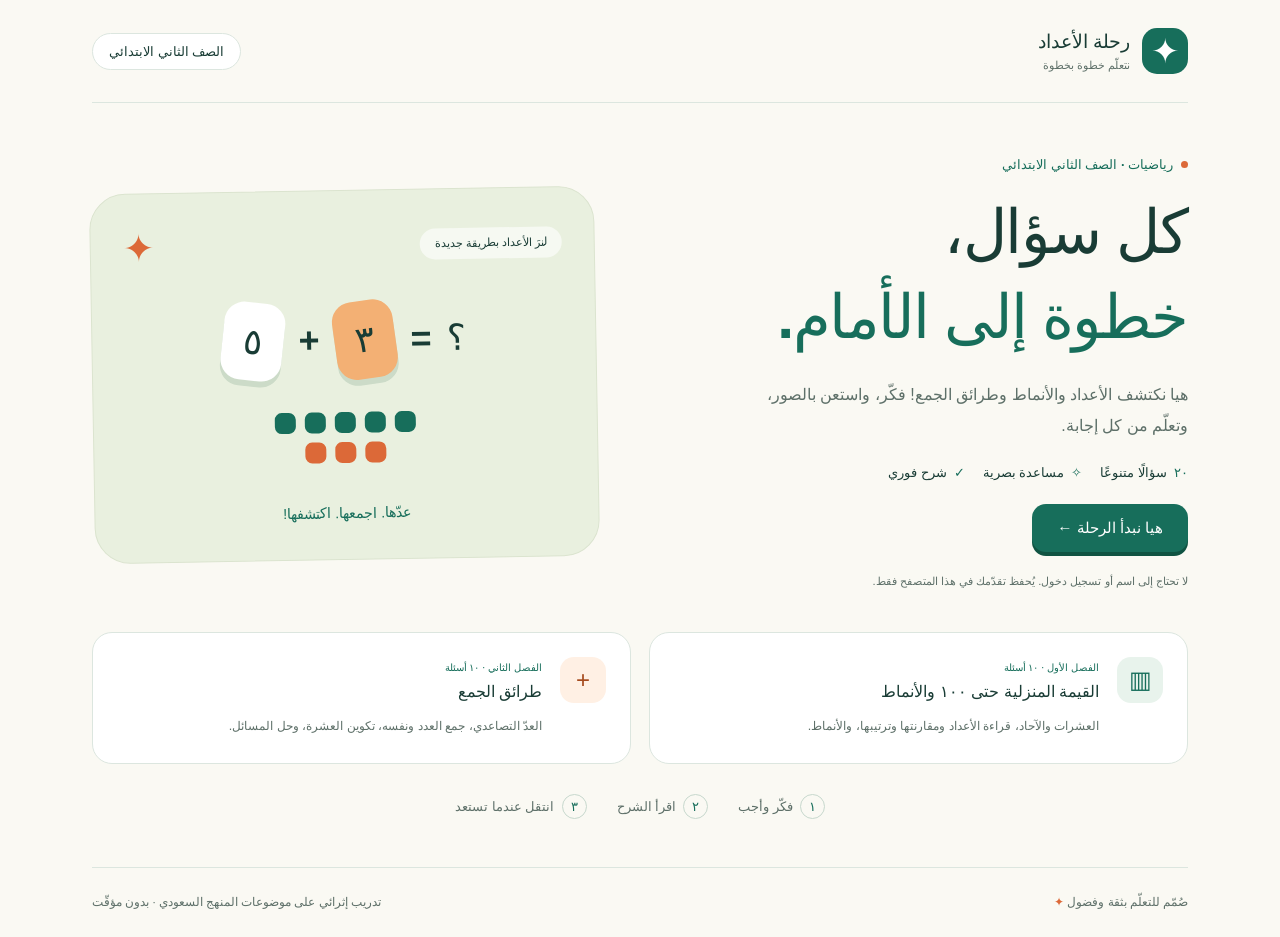
==== index.html @ d597c3cd "Build Arabic grade 2 math quiz with 20 visual questions and immediate feedback" ====
<!doctype html>
<html lang="ar" dir="rtl">
<head>
  <meta charset="utf-8">
  <meta name="viewport" content="width=device-width,initial-scale=1">
  <meta name="theme-color" content="#176e5b">
  <meta name="description" content="اختبار رياضيات تفاعلي عربي للصف الثاني الابتدائي: ٢٠ سؤالًا في القيمة المنزلية حتى ١٠٠ والأنماط وطرائق الجمع، مع صور وتلميحات وتصحيح فوري.">
  <title>رحلة الأعداد | رياضيات الصف الثاني</title>
  <link rel="icon" href="data:image/svg+xml,%3Csvg xmlns='http://www.w3.org/2000/svg' viewBox='0 0 64 64'%3E%3Crect width='64' height='64' rx='18' fill='%23176e5b'/%3E%3Cpath d='M16 32h32M32 16v32' stroke='white' stroke-width='7' stroke-linecap='round'/%3E%3C/svg%3E">
  <link rel="stylesheet" href="styles.css">
  <script defer src="questions.js"></script>
  <script defer src="app.js"></script>
</head>
<body>
  <a class="skip" href="#main">انتقل إلى المحتوى</a>
  <div class="page">
    <header class="site-header"><a class="brand" href="./" aria-label="رحلة الأعداد، الصفحة الرئيسية"><span class="brand-icon" aria-hidden="true">✦</span><span>رحلة الأعداد<small>نتعلّم خطوة بخطوة</small></span></a><span class="grade">الصف الثاني الابتدائي</span></header>
    <main id="main" tabindex="-1"></main>
    <footer class="site-footer"><span>صُمّم للتعلّم بثقة وفضول <span aria-hidden="true">✦</span></span><span>تدريب إثرائي على موضوعات المنهج السعودي · بدون مؤقّت</span></footer>
  </div>
  <noscript><p class="no-script">يلزم تفعيل JavaScript لتشغيل الاختبار وتصحيح الإجابات.</p></noscript>
</body>
</html>
---- styles.css ----
:root{--ink:#193c35;--green:#176e5b;--green-dark:#105342;--mint:#e8f3ec;--cream:#faf9f3;--orange:#dc6938;--line:#dce6df;--muted:#5e7069;--red:#a73c35;--radius:24px;font-family:Tahoma,"Segoe UI",Arial,sans-serif;color:var(--ink);background:var(--cream);font-synthesis:none}
*{box-sizing:border-box}body{margin:0}button,input,a{-webkit-tap-highlight-color:transparent}button,input{font:inherit}button{cursor:pointer}button:disabled{cursor:default}a{color:var(--green)}button:focus-visible,a:focus-visible,input:focus-visible,summary:focus-visible{outline:3px solid #c76422;outline-offset:5px}h1,h2,h3,p{margin-top:0}p{line-height:1.9}h1{line-height:1.4;font-size:clamp(2.2rem,5vw,3.8rem);letter-spacing:-1.5px;margin-bottom:20px}h2{line-height:1.7}small{font-size:.8rem}.page{max-width:1160px;margin:auto;padding:0 32px}.site-header{display:flex;justify-content:space-between;align-items:center;padding:28px 0;border-bottom:1px solid var(--line);gap:16px}.brand{display:flex;align-items:center;gap:12px;text-decoration:none;color:var(--ink);font-size:1.2rem;font-weight:bold}.brand small{display:block;color:var(--muted);font-weight:normal;margin-top:6px;font-size:.7rem}.brand-icon{display:grid;place-items:center;background:var(--green);color:#fff;width:46px;height:46px;border-radius:15px;font-size:34px}.grade{font-size:.8rem;border:1px solid var(--line);border-radius:999px;padding:10px 16px;background:#fff}.site-footer{display:flex;justify-content:space-between;gap:20px;flex-wrap:wrap;font-size:.72rem;color:var(--muted);border-top:1px solid var(--line);padding:24px 0;margin-top:48px;line-height:1.8}.site-footer span span{color:var(--orange)}.skip{position:fixed;top:-80px;right:20px;background:#fff;padding:15px;z-index:10}.skip:focus{top:12px}.eyebrow{display:flex;gap:8px;align-items:center;color:var(--green);font-size:.8rem;font-weight:bold;margin-bottom:18px}.eyebrow:before{content:"";width:7px;height:7px;border-radius:50%;background:var(--orange)}.hero{display:grid;grid-template-columns:1.05fr 1fr;gap:60px;align-items:center;padding:54px 0 40px}.hero h1 em{font-style:normal;color:var(--green)}.hero-description{color:var(--muted);font-size:1rem;max-width:460px}.tags{display:flex;gap:18px;flex-wrap:wrap;font-size:.8rem;margin:24px 0}.tags span{display:flex;gap:7px;align-items:center}.tags b{color:var(--green)}.primary,.secondary,.hint-button,.text-button{border-radius:14px;padding:14px 24px;border:1px solid transparent;min-height:48px;font-weight:bold;font-size:.95rem}.primary{background:var(--green);color:#fff;box-shadow:0 4px 0 var(--green-dark)}.primary:hover{background:var(--green-dark)}.primary:disabled{background:#cad6d0;color:#44584f;box-shadow:none}.secondary{background:#fff;border-color:var(--line);color:var(--ink)}.secondary:hover{border-color:var(--green);background:var(--mint)}.text-button{padding:10px 12px;background:transparent;color:var(--muted);font-size:.8rem;text-decoration:underline}.actions{display:flex;gap:14px;flex-wrap:wrap;align-items:center}.privacy{font-size:.7rem;color:var(--muted);margin:19px 0 0;line-height:1.9}.hero-art{background:#e9f0df;border-radius:36px;min-height:370px;padding:32px;position:relative;overflow:hidden;border:1px solid #dbe4cf;display:flex;flex-direction:column;justify-content:center;transform:rotate(-1deg)}.art-top{display:flex;justify-content:space-between;align-items:center}.art-label{font-size:.7rem;background:#fff9;border-radius:30px;padding:9px 15px}.spark{color:var(--orange);font-size:38px}.art-equation{display:flex;direction:ltr;justify-content:center;align-items:center;gap:15px;margin:34px 0 22px;font-size:36px;font-weight:bold}.art-number{background:#fff;border-radius:20px;padding:18px 21px;box-shadow:0 6px 0 #ccdbc8;transform:rotate(7deg)}.art-number:nth-child(3){background:#f3b074;transform:rotate(-7deg)}.art-dots{display:flex;gap:9px;justify-content:center;flex-wrap:wrap;width:160px;margin:auto}.art-dots i{display:block;width:21px;height:21px;border-radius:7px;background:var(--green)}.art-dots i:nth-child(n+6){background:var(--orange)}.art-note{font-size:.9rem;text-align:center;margin:25px 0 0;color:var(--green)}.chapters{display:grid;grid-template-columns:1fr 1fr;gap:18px}.chapter-card{border:1px solid var(--line);border-radius:20px;background:#fff;padding:24px;display:flex;gap:18px;align-items:flex-start}.chapter-icon{border-radius:14px;width:46px;height:46px;flex-shrink:0;display:grid;place-items:center;background:var(--mint);font-size:24px;color:var(--green)}.chapter-card:nth-child(2) .chapter-icon{background:#fff0e4;color:#a64b1e}.chapter-card h2{font-size:1rem;margin:3px 0 10px}.chapter-card p{font-size:.78rem;color:var(--muted);margin:0}.chapter-card small{color:var(--green);font-size:.65rem}.how{display:flex;gap:30px;justify-content:center;flex-wrap:wrap;margin:30px 0 0;font-size:.8rem;color:var(--muted)}.how b{display:inline-grid;place-items:center;border:1px solid #c7d8cd;width:25px;height:25px;border-radius:50%;margin-left:7px;color:var(--green)}.quiz-top{padding:28px 0 22px;display:flex;align-items:center;justify-content:space-between;gap:20px}.quiz-top p{margin:0;font-size:.85rem;color:var(--muted)}.progress-track{height:9px;background:#e3e9e2;overflow:hidden;border-radius:10px;margin-bottom:28px}.progress-fill{height:100%;background:var(--green);border-radius:10px;transition:width .25s}.quiz-layout{display:grid;grid-template-columns:minmax(0,1fr) 270px;gap:24px;align-items:start}.question-card,.side-card,.results-card{background:#fff;border:1px solid var(--line);border-radius:var(--radius);padding:32px}.question-card h1{font-size:1.6rem;letter-spacing:0;line-height:1.8;margin:12px 0 22px}.question-meta{display:flex;align-items:center;justify-content:space-between;gap:10px;font-size:.75rem;color:var(--muted)}.skill-pill{border-radius:30px;padding:7px 12px;background:var(--mint);color:var(--green);font-size:.68rem}.visual{padding:24px 18px;border-radius:18px;background:#f5f8f2;border:1px solid #e4ebe0;min-height:115px;text-align:center;margin-bottom:24px}.visual-caption{font-size:.7rem;color:var(--muted);margin:16px 0 0;line-height:1.8}.blocks{display:flex;direction:ltr;flex-wrap:wrap;justify-content:center;gap:24px;align-items:flex-end}.tens,.ones{display:flex;flex-wrap:wrap;gap:5px;max-width:300px;justify-content:center}.rod{width:15px;height:102px;border:1px solid #13614e;border-radius:3px;background:repeating-linear-gradient(to bottom,#368c70 0,#368c70 8px,#c1d9ad 8px,#c1d9ad 10px)}.cube{width:18px;height:18px;background:#e8a168;border:1px solid #a96737;border-radius:3px}.ones{max-width:115px}.place{display:flex;direction:ltr;justify-content:center;gap:0}.place>div{min-width:100px;border:1px solid #cbd8cd;overflow:hidden}.place span{display:block;padding:9px 18px;background:#e0ecde;font-size:.8rem}.place strong{display:block;padding:15px;font-size:2rem;background:#fff}.number-cards,.sequence{display:flex;direction:ltr;gap:10px;justify-content:center;align-items:center;flex-wrap:wrap}.number-tile{min-width:48px;padding:12px 8px;background:white;border:1px solid #cfdbce;border-radius:10px;font-size:1.5rem;font-weight:bold;line-height:1.2}.sequence .number-tile:last-child{color:var(--green)}.sequence-arrow{font-size:16px;color:var(--green)}.shape{display:inline-block;width:30px;height:30px;margin:6px}.circle{background:#176e5b;border-radius:50%}.triangle{background:#d8773f;clip-path:polygon(50% 0,0 100%,100% 100%)}.groups{display:flex;direction:ltr;justify-content:center;align-items:center;gap:16px;flex-wrap:wrap}.group{display:flex;gap:7px;flex-wrap:wrap;justify-content:center;align-items:center;min-height:65px;border:1px dashed #9db39e;border-radius:14px;padding:12px;max-width:145px;min-width:75px}.dot{width:19px;height:19px;display:inline-block;background:var(--green);border-radius:50%}.group:nth-of-type(2) .dot,.dot.orange{background:var(--orange)}.group .dot.extra{outline:2px dashed #a44921;outline-offset:3px;background:var(--orange)}.group .zero{font-size:.7rem;color:var(--muted)}.plus{font-size:23px;color:var(--green)}.pencil{font-size:23px;line-height:1.2}.ten-frame{display:grid;grid-template-columns:repeat(5,30px);direction:ltr;border:2px solid #668666;border-radius:5px;overflow:hidden}.ten-cell{width:30px;height:33px;display:grid;place-items:center;border:1px solid #acc3a6}.number-line{direction:ltr;display:flex;justify-content:space-between;align-items:center;max-width:480px;margin:25px auto 12px;position:relative;padding-top:24px}.number-line:before{content:"";position:absolute;left:5%;right:5%;top:37px;height:3px;background:#9fb7a0}.line-point{position:relative;z-index:1;min-width:30px}.line-point b{width:12px;height:12px;border-radius:50%;background:var(--green);display:block;margin:8px auto}.line-point span{font-size:1rem;font-weight:bold}.jump{position:absolute;top:-19px;left:70%;font-style:normal;color:var(--orange);font-size:23px}.compare{display:flex;gap:18px;justify-content:center;align-items:center;flex-wrap:wrap}.compare>div{background:#fff;padding:12px;border-radius:12px;flex:1;min-width:120px}.compare strong{display:block;margin-bottom:12px;font-size:1.4rem}.compare .rod{height:72px;width:12px;background:repeating-linear-gradient(to bottom,#368c70 0,#368c70 5px,#c1d9ad 5px,#c1d9ad 7px)}.compare .blocks{gap:10px}.compare .cube{width:12px;height:12px}.compare .ones{max-width:75px}.input-title{display:block;font-size:.84rem;font-weight:bold;margin-bottom:12px}.choices{display:grid;grid-template-columns:1fr 1fr;gap:12px}.choice{display:flex;align-items:center;justify-content:space-between;gap:14px;text-align:right;border:2px solid #e0e7df;border-radius:14px;background:#fff;color:var(--ink);padding:16px 18px;font-size:1.25rem;min-height:64px}.choice>span:first-child{flex:1}.choice:hover:not(:disabled){border-color:var(--green);background:#f7faf5}.choice.selected{border-color:var(--green);background:var(--mint)}.choice-marker{display:grid;place-items:center;width:23px;height:23px;border:1px solid #b9cabc;border-radius:50%;font-size:.8rem;flex-shrink:0}.choice.selected .choice-marker{background:var(--green);color:#fff;border-color:var(--green)}.choice.correct{border-color:var(--green);background:#eaf5ed}.choice.incorrect{border-color:#b75d4b;background:#fff0e9}.choice:disabled{color:var(--ink);opacity:1}.sequence-option{direction:rtl;font-size:1.05rem}.number-input{border:2px solid #bbcec1;max-width:230px;width:100%;border-radius:14px;padding:12px 18px;text-align:center;font-size:2rem;color:var(--ink);background:#fff;direction:ltr}.number-input:disabled{background:#f4f7f1}.number-note{font-size:.7rem;color:var(--muted);margin:8px 0 0}.validation{color:var(--red);font-size:.85rem;min-height:24px;margin:8px 0}.question-actions{display:flex;justify-content:space-between;align-items:center;gap:14px;margin-top:23px;flex-wrap:wrap}.hint-button{border:1px solid #d8dfc4;background:#f8faec;color:#536332;padding:11px 17px;font-size:.8rem;box-shadow:none}.hint-text{background:#fffae8;padding:15px 20px;border-radius:14px;font-size:.85rem;margin:18px 0 0}.feedback{margin-top:24px;padding:20px;border-radius:16px;border:1px solid #bed8c6;background:#eff8f0}.feedback.wrong{background:#fff4e9;border-color:#eed0b6}.feedback h2{font-size:1.07rem;margin-bottom:8px}.feedback p{font-size:.85rem;margin-bottom:10px}.feedback .primary{margin-top:8px}.side-card{padding:24px}.side-card h2{font-size:1rem}.side-card p{font-size:.78rem;color:var(--muted)}.side-stats{display:flex;justify-content:space-between;font-size:.78rem;border-bottom:1px solid var(--line);padding-bottom:18px;margin-bottom:20px}.side-stats strong{font-size:1.5rem;display:block;color:var(--green);margin-top:10px}.question-dots{display:grid;grid-template-columns:repeat(5,1fr);gap:8px;margin:20px 0}.question-dot{aspect-ratio:1;display:grid;place-items:center;background:#f1f4ed;border:1px solid transparent;border-radius:10px;font-size:.8rem}.question-dot.done{background:var(--green);color:white}.question-dot.current{background:white;border-color:var(--green);outline:2px solid #dae7da;outline-offset:2px}.side-tip{border-top:1px solid var(--line);padding-top:16px;margin-bottom:0}.results{padding-top:40px}.results-heading{text-align:center;max-width:700px;margin:auto}.results-heading h1{font-size:2.5rem;margin:14px 0}.results-heading p{color:var(--muted)}.score-ring{width:136px;height:136px;background:var(--mint);border:8px solid #c1ddc7;border-radius:50%;display:flex;align-items:center;justify-content:center;flex-direction:column;margin:auto}.score-ring strong{font-size:2.4rem}.score-ring span{font-size:.8rem;margin-top:6px;color:var(--muted)}.results-stats{display:grid;grid-template-columns:repeat(3,1fr);max-width:600px;margin:28px auto;text-align:center}.results-stats strong{display:block;font-size:1.5rem;color:var(--green);margin-bottom:8px}.results-stats span{font-size:.8rem;color:var(--muted)}.result-chapters{display:grid;grid-template-columns:1fr 1fr;gap:18px;margin-top:24px}.result-chapters h2{font-size:1rem}.results-card{padding:24px}.chapter-score{display:flex;justify-content:space-between;gap:12px;font-size:.85rem}.result-track{height:8px;background:#e7ede4;border-radius:8px;margin:18px 0 0;overflow:hidden}.result-track span{display:block;height:100%;background:var(--green)}.review-heading{display:flex;align-items:center;justify-content:space-between;gap:15px;margin:36px 0 16px}.review-heading h2{font-size:1.2rem;margin:0}.review-item{background:#fff;border:1px solid var(--line);border-radius:16px;margin-bottom:12px;overflow:hidden}.review-item summary{cursor:pointer;padding:20px;display:flex;gap:12px;align-items:flex-start;font-size:.9rem;line-height:1.7}.review-item summary:after{content:'+';margin-right:auto;font-size:1.4rem;color:var(--muted)}.review-item[open] summary:after{content:'−'}.review-mark{min-width:26px;height:26px;display:grid;place-items:center;border-radius:50%;background:var(--mint);color:var(--green);font-weight:bold}.review-mark.wrong{background:#ffead9;color:#954919}.review-content{padding:0 24px 24px;font-size:.85rem;line-height:1.9}.review-content p{margin:10px 0 0}.review-content .visual{margin-top:20px;margin-bottom:0}.review-answer{display:flex;gap:12px;flex-wrap:wrap}.review-answer span{background:#f4f7f0;padding:7px 12px;border-radius:9px}.encouragement{padding:18px 24px;border-radius:16px;background:var(--mint);line-height:1.9;margin-top:24px;font-size:.85rem}.result-actions{justify-content:center;margin:28px 0}.saved-banner{background:#fff6e7;padding:18px;border:1px solid #e6d5b8;border-radius:16px;font-size:.85rem;margin-bottom:20px;line-height:1.9}.resume-note{font-size:.8rem;color:var(--muted)}.notice{padding:16px;background:#fff2db;border-radius:12px;font-size:.85rem;margin-top:18px}.no-script{max-width:600px;margin:50px auto;padding:30px;border:1px solid #b44;background:#fff}.only-print{display:none}
@media(max-width:900px){.hero{gap:30px}.hero-art{padding:24px;min-height:320px}.quiz-layout{grid-template-columns:minmax(0,1fr)}.side-card{display:none}.question-card{max-width:750px;width:100%;margin:auto}.hero h1{font-size:2.8rem}}
@media(max-width:620px){.page{padding:0 18px}.site-header{padding:18px 0}.brand{font-size:1rem;gap:8px}.brand-icon{width:38px;height:38px;font-size:28px}.brand small{font-size:.6rem}.grade{font-size:.65rem;padding:8px 10px}.hero{padding:32px 0 26px;grid-template-columns:1fr;gap:24px}.hero h1{font-size:2.7rem}.hero-description{font-size:.9rem}.hero-art{min-height:220px;padding:18px;border-radius:24px;max-width:100%;transform:none}.art-equation{margin:15px 0;font-size:26px;gap:13px}.art-number{padding:12px 20px;border-radius:14px}.art-dots{width:auto;gap:7px}.art-dots i{width:15px;height:15px;border-radius:4px}.art-note{margin-top:17px;font-size:.8rem}.art-top .spark{font-size:26px}.chapters{grid-template-columns:1fr;gap:12px}.chapter-card{padding:18px;gap:14px}.chapter-card h2{font-size:.9rem}.how{justify-content:flex-start;gap:15px;font-size:.73rem}.question-card{padding:22px 17px;border-radius:20px}.question-card h1{font-size:1.25rem}.quiz-top{padding:22px 0 17px;gap:10px}.quiz-top p{font-size:.72rem}.quiz-top .text-button{padding:8px;font-size:.68rem}.visual{padding:22px 12px}.choices{gap:10px}.choice{padding:13px 12px;font-size:1.15rem;gap:8px}.sequence-choices{grid-template-columns:1fr}.sequence-option{font-size:1.1rem}.question-actions{margin-top:18px}.primary,.secondary{padding:13px 19px;font-size:.85rem}.hint-button{padding:11px 13px;font-size:.73rem}.results-heading h1{font-size:1.85rem}.result-chapters{grid-template-columns:1fr}.results-stats{gap:10px}.results-stats span{font-size:.66rem}.results-stats strong{font-size:1.25rem}.review-item summary{padding:17px 13px;font-size:.8rem}.review-content{padding:0 17px 20px;font-size:.8rem}.review-heading{flex-wrap:wrap}.site-footer{font-size:.63rem;gap:8px;margin-top:32px}.number-tile{font-size:1.2rem;min-width:36px;padding:10px 6px}.sequence{gap:6px}.sequence-arrow{font-size:12px}.shape{width:23px;height:23px;margin:3px}.groups{gap:10px}.group{max-width:120px;padding:10px;min-width:62px}.dot{width:17px;height:17px}.ten-frame{grid-template-columns:repeat(5,25px)}.ten-cell{width:25px;height:30px}.compare{gap:10px}.compare>div{padding:10px;min-width:110px}}
@media(prefers-reduced-motion:reduce){*{scroll-behavior:auto!important;transition:none!important;animation:none!important}}
@media print{body{background:#fff;color:#111}.page{max-width:none;padding:0}.site-header{padding:8px 0}.site-footer,.actions,.review-heading button,.skip,.hero-art,.question-actions{display:none!important}.results{padding-top:20px}.results-heading h1{font-size:24px}.score-ring{width:90px;height:90px;border-width:3px}.score-ring strong{font-size:24px}.results-stats{margin:16px auto}.results-card{padding:15px}.review-item{break-inside:avoid}.review-item summary{padding:12px;font-size:12px}.review-content{font-size:11px;padding-bottom:12px}.review-content .visual{display:none}.review-heading{margin-top:24px}.only-print{display:block;font-size:12px;text-align:center}.brand small{display:none}}
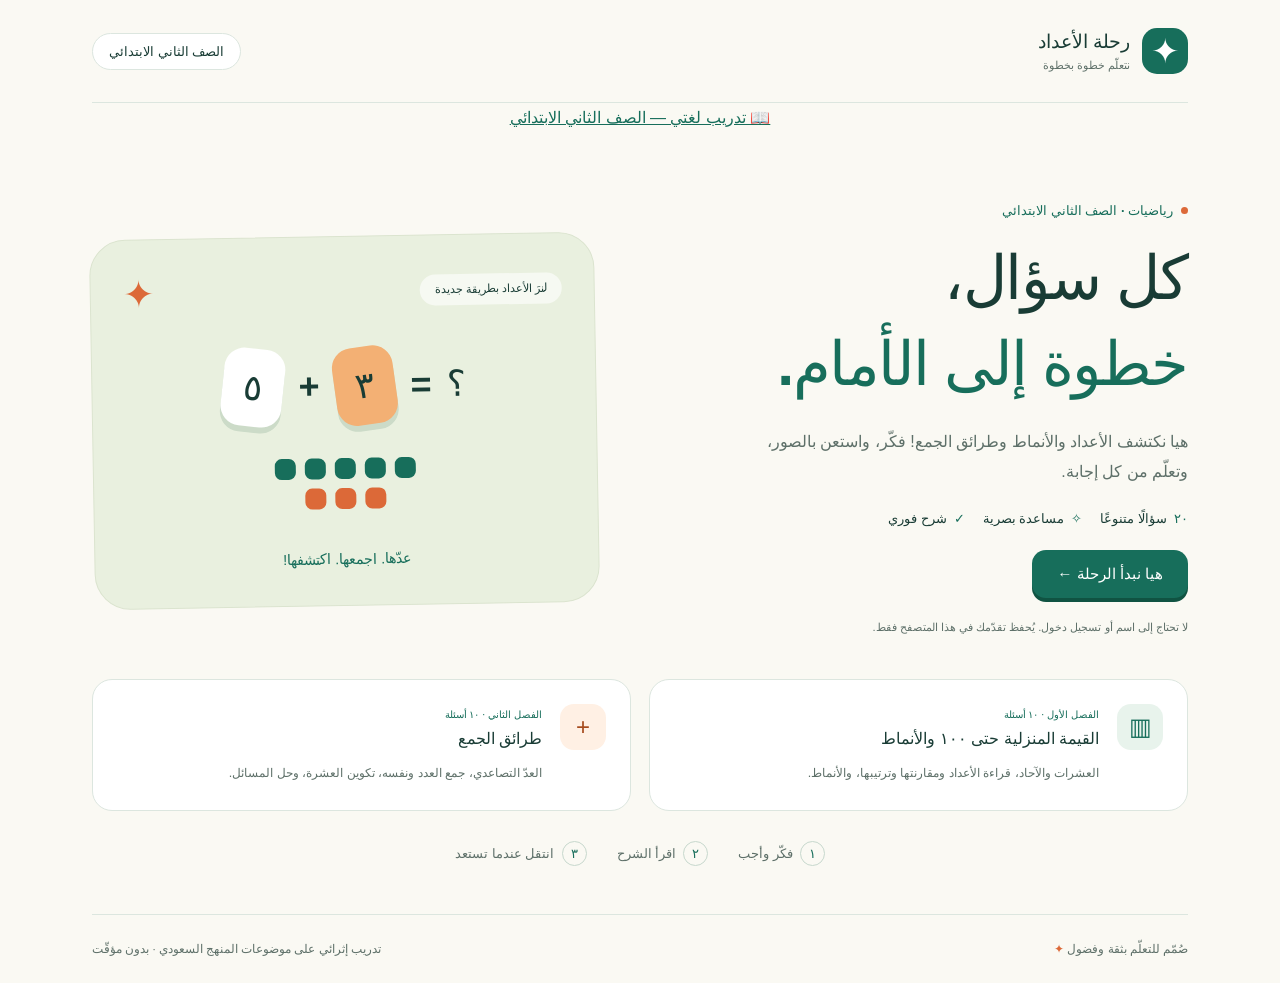
==== commit 32ee94d6: "Link Arabic language exam from math quiz homepage" ====
--- a/index.html
+++ b/index.html
@@ -15,6 +15,7 @@
   <a class="skip" href="#main">انتقل إلى المحتوى</a>
   <div class="page">
     <header class="site-header"><a class="brand" href="./" aria-label="رحلة الأعداد، الصفحة الرئيسية"><span class="brand-icon" aria-hidden="true">✦</span><span>رحلة الأعداد<small>نتعلّم خطوة بخطوة</small></span></a><span class="grade">الصف الثاني الابتدائي</span></header>
+    <p style="text-align:center"><a href="./arabic/">📖 تدريب لغتي — الصف الثاني الابتدائي</a></p>
     <main id="main" tabindex="-1"></main>
     <footer class="site-footer"><span>صُمّم للتعلّم بثقة وفضول <span aria-hidden="true">✦</span></span><span>تدريب إثرائي على موضوعات المنهج السعودي · بدون مؤقّت</span></footer>
   </div>
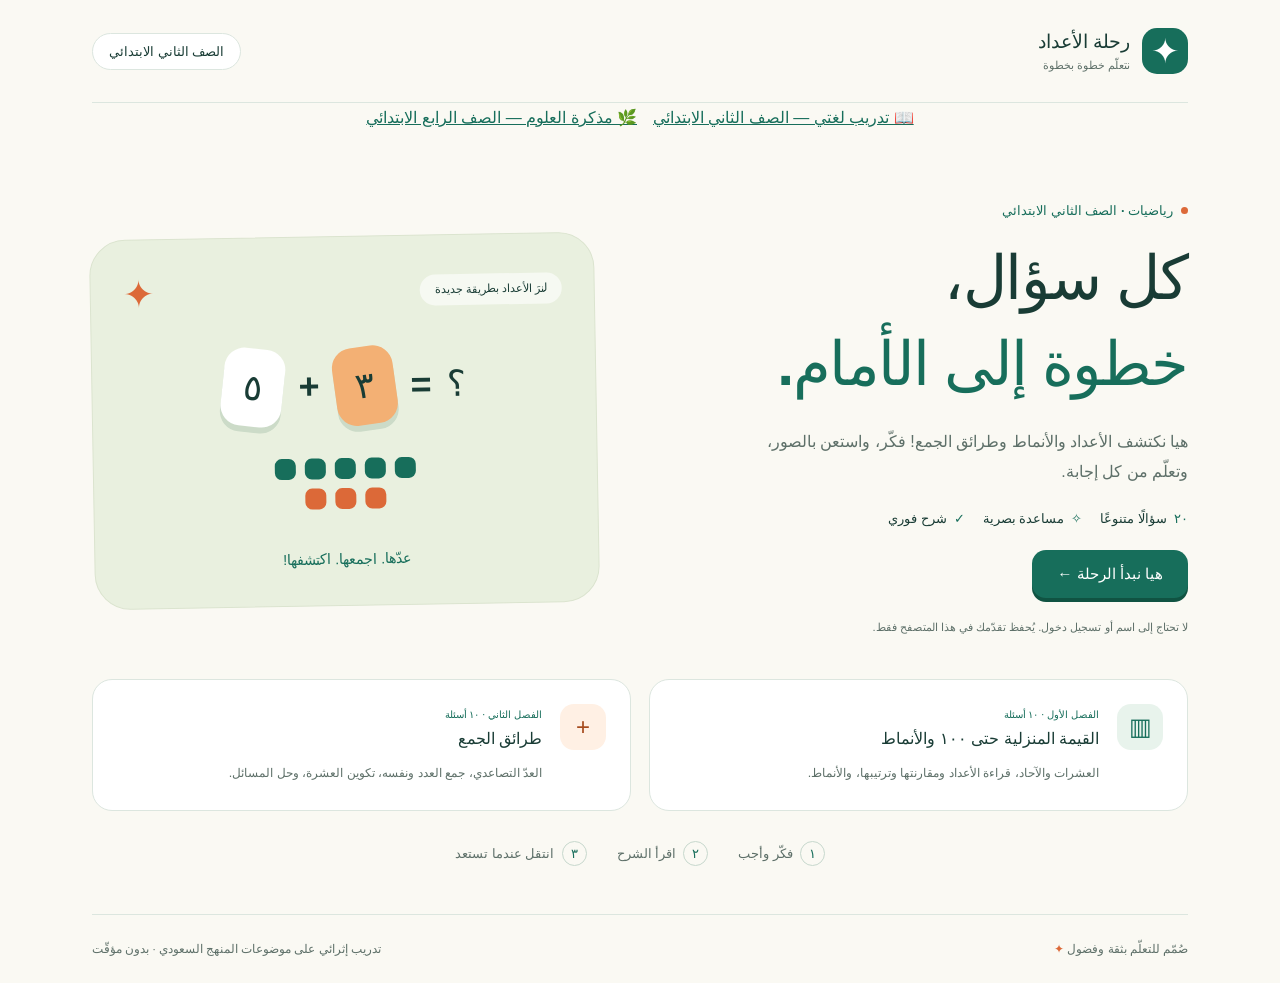
==== commit 253f2853: "Link Grade 4 living things study guide from the learning hub" ====
--- a/index.html
+++ b/index.html
@@ -15,7 +15,7 @@
   <a class="skip" href="#main">انتقل إلى المحتوى</a>
   <div class="page">
     <header class="site-header"><a class="brand" href="./" aria-label="رحلة الأعداد، الصفحة الرئيسية"><span class="brand-icon" aria-hidden="true">✦</span><span>رحلة الأعداد<small>نتعلّم خطوة بخطوة</small></span></a><span class="grade">الصف الثاني الابتدائي</span></header>
-    <p style="text-align:center"><a href="./arabic/">📖 تدريب لغتي — الصف الثاني الابتدائي</a></p>
+    <p style="text-align:center;display:flex;justify-content:center;gap:16px;flex-wrap:wrap"><a href="./arabic/">📖 تدريب لغتي — الصف الثاني الابتدائي</a><a href="./science-grade4/">🌿 مذكرة العلوم — الصف الرابع الابتدائي</a></p>
     <main id="main" tabindex="-1"></main>
     <footer class="site-footer"><span>صُمّم للتعلّم بثقة وفضول <span aria-hidden="true">✦</span></span><span>تدريب إثرائي على موضوعات المنهج السعودي · بدون مؤقّت</span></footer>
   </div>
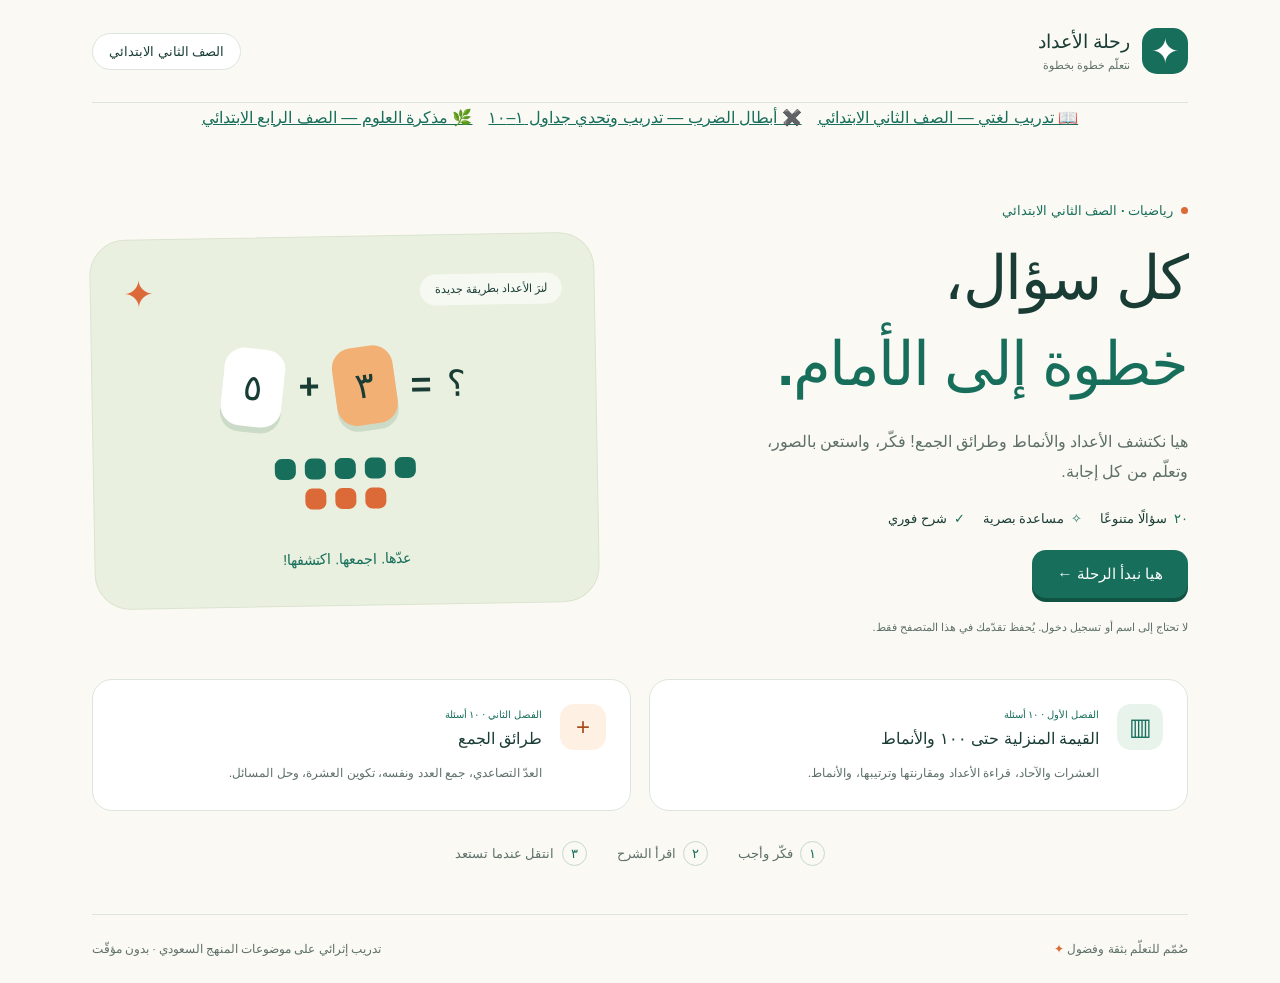
==== commit 96d62818: "Link multiplication game from the learning homepage" ====
--- a/index.html
+++ b/index.html
@@ -15,7 +15,7 @@
   <a class="skip" href="#main">انتقل إلى المحتوى</a>
   <div class="page">
     <header class="site-header"><a class="brand" href="./" aria-label="رحلة الأعداد، الصفحة الرئيسية"><span class="brand-icon" aria-hidden="true">✦</span><span>رحلة الأعداد<small>نتعلّم خطوة بخطوة</small></span></a><span class="grade">الصف الثاني الابتدائي</span></header>
-    <p style="text-align:center;display:flex;justify-content:center;gap:16px;flex-wrap:wrap"><a href="./arabic/">📖 تدريب لغتي — الصف الثاني الابتدائي</a><a href="./science-grade4/">🌿 مذكرة العلوم — الصف الرابع الابتدائي</a></p>
+    <p style="text-align:center;display:flex;justify-content:center;gap:16px;flex-wrap:wrap"><a href="./arabic/">📖 تدريب لغتي — الصف الثاني الابتدائي</a><a href="./multiplication/">✖️ أبطال الضرب — تدريب وتحدي جداول ١–١٠</a><a href="./science-grade4/">🌿 مذكرة العلوم — الصف الرابع الابتدائي</a></p>
     <main id="main" tabindex="-1"></main>
     <footer class="site-footer"><span>صُمّم للتعلّم بثقة وفضول <span aria-hidden="true">✦</span></span><span>تدريب إثرائي على موضوعات المنهج السعودي · بدون مؤقّت</span></footer>
   </div>
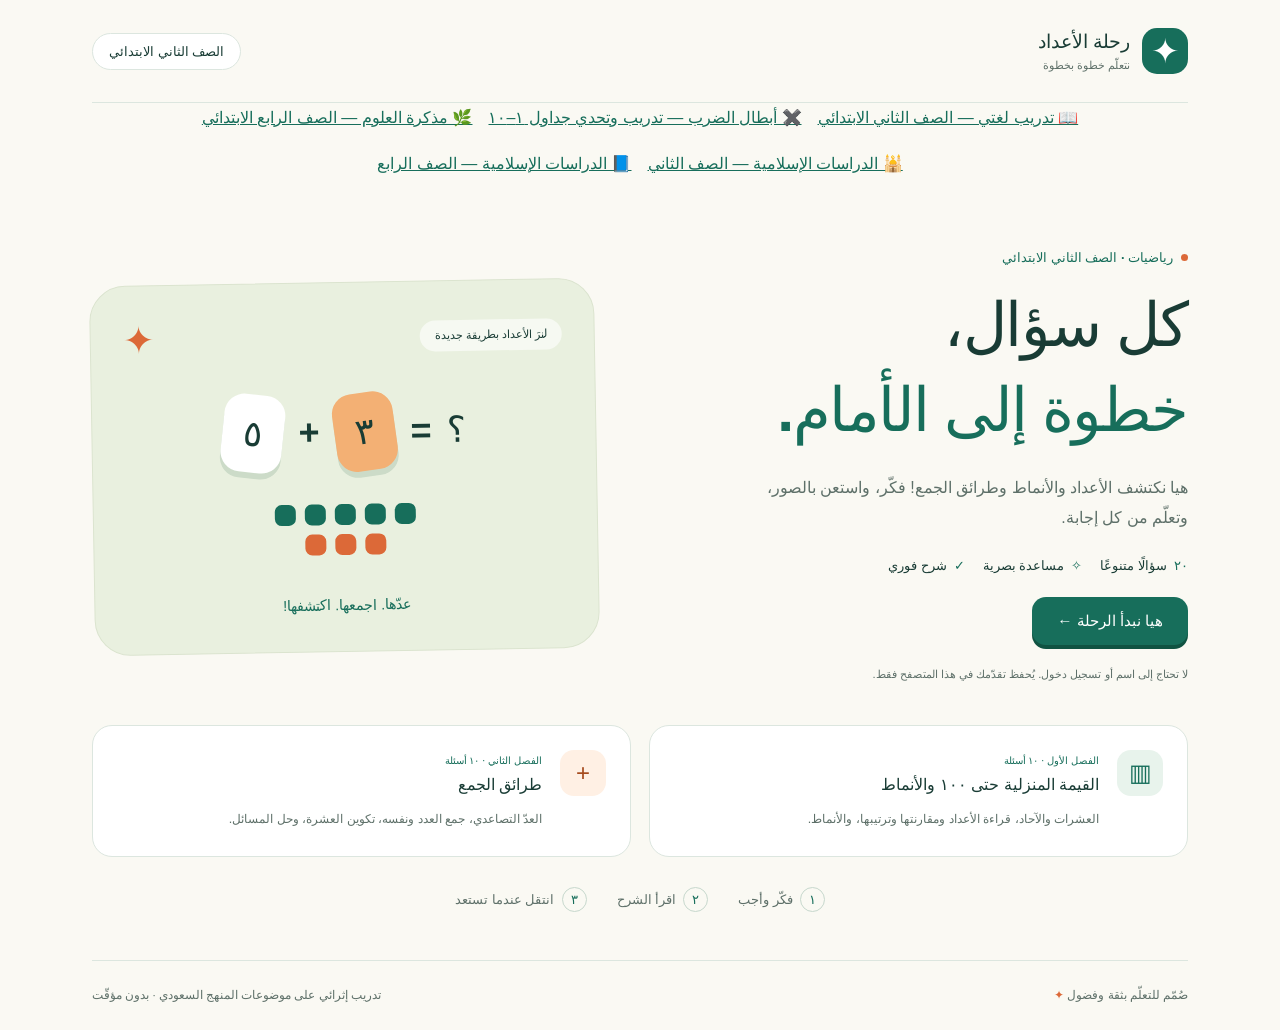
==== commit 5d4fc62a: "Add Grade 4 Islamic Studies interactive review, flashcards and 40-question quiz" ====
--- a/index.html
+++ b/index.html
@@ -15,7 +15,7 @@
   <a class="skip" href="#main">انتقل إلى المحتوى</a>
   <div class="page">
     <header class="site-header"><a class="brand" href="./" aria-label="رحلة الأعداد، الصفحة الرئيسية"><span class="brand-icon" aria-hidden="true">✦</span><span>رحلة الأعداد<small>نتعلّم خطوة بخطوة</small></span></a><span class="grade">الصف الثاني الابتدائي</span></header>
-    <p style="text-align:center;display:flex;justify-content:center;gap:16px;flex-wrap:wrap"><a href="./arabic/">📖 تدريب لغتي — الصف الثاني الابتدائي</a><a href="./multiplication/">✖️ أبطال الضرب — تدريب وتحدي جداول ١–١٠</a><a href="./science-grade4/">🌿 مذكرة العلوم — الصف الرابع الابتدائي</a></p>
+    <p style="text-align:center;display:flex;justify-content:center;gap:16px;flex-wrap:wrap"><a href="./arabic/">📖 تدريب لغتي — الصف الثاني الابتدائي</a><a href="./multiplication/">✖️ أبطال الضرب — تدريب وتحدي جداول ١–١٠</a><a href="./science-grade4/">🌿 مذكرة العلوم — الصف الرابع الابتدائي</a><a href="./islamic-grade2/">🕌 الدراسات الإسلامية — الصف الثاني</a><a href="./islamic-grade4/">📘 الدراسات الإسلامية — الصف الرابع</a></p>
     <main id="main" tabindex="-1"></main>
     <footer class="site-footer"><span>صُمّم للتعلّم بثقة وفضول <span aria-hidden="true">✦</span></span><span>تدريب إثرائي على موضوعات المنهج السعودي · بدون مؤقّت</span></footer>
   </div>
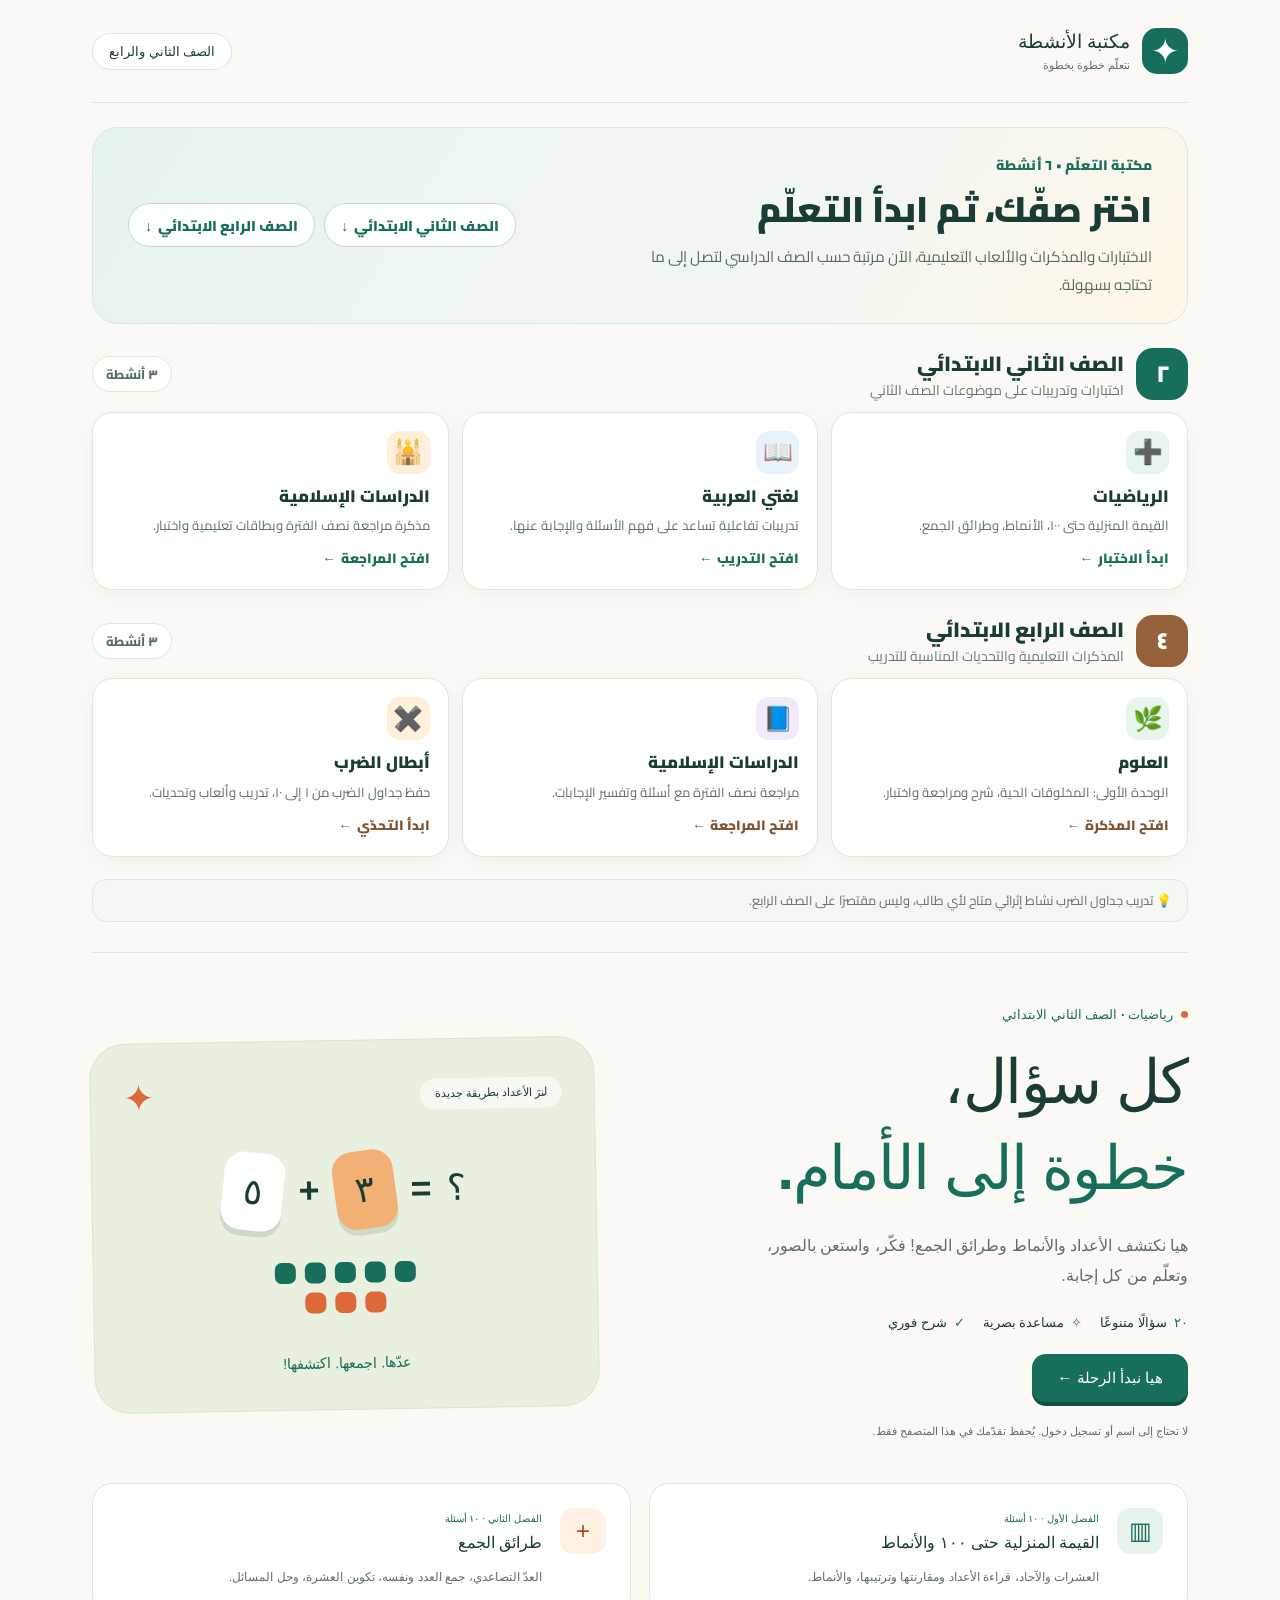
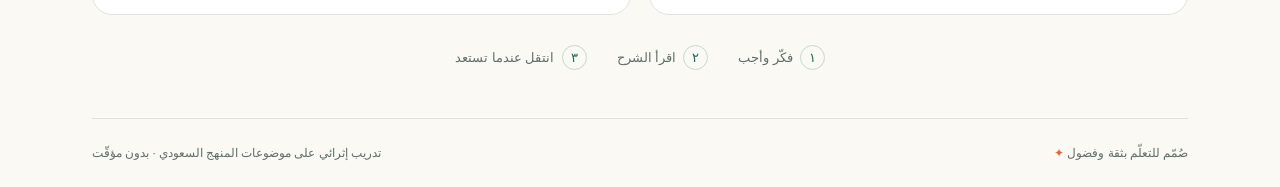
==== commit 394950f5: "Group all existing learning activities under Grade 2 and Grade 4 on home page" ====
--- a/index.html
+++ b/index.html
@@ -4,18 +4,96 @@
   <meta charset="utf-8">
   <meta name="viewport" content="width=device-width,initial-scale=1">
   <meta name="theme-color" content="#176e5b">
-  <meta name="description" content="اختبار رياضيات تفاعلي عربي للصف الثاني الابتدائي: ٢٠ سؤالًا في القيمة المنزلية حتى ١٠٠ والأنماط وطرائق الجمع، مع صور وتلميحات وتصحيح فوري.">
-  <title>رحلة الأعداد | رياضيات الصف الثاني</title>
+  <meta name="description" content="مكتبة تعليمية للصف الثاني والرابع الابتدائي: رياضيات، لغتي، الدراسات الإسلامية، العلوم، وتحديات جداول الضرب. اختر الصف الدراسي ثم النشاط المناسب.">
+  <title>مكتبة الأنشطة التعليمية | الصف الثاني والرابع</title>
   <link rel="icon" href="data:image/svg+xml,%3Csvg xmlns='http://www.w3.org/2000/svg' viewBox='0 0 64 64'%3E%3Crect width='64' height='64' rx='18' fill='%23176e5b'/%3E%3Cpath d='M16 32h32M32 16v32' stroke='white' stroke-width='7' stroke-linecap='round'/%3E%3C/svg%3E">
+  <link rel="preconnect" href="https://fonts.googleapis.com">
+  <link rel="preconnect" href="https://fonts.gstatic.com" crossorigin>
+  <link href="https://fonts.googleapis.com/css2?family=Cairo:wght@400;500;600;700;800;900&display=swap" rel="stylesheet">
   <link rel="stylesheet" href="styles.css">
+  <link rel="stylesheet" href="activities.css">
   <script defer src="questions.js"></script>
   <script defer src="app.js"></script>
 </head>
 <body>
-  <a class="skip" href="#main">انتقل إلى المحتوى</a>
+  <a class="skip" href="#activities">انتقل إلى الأنشطة</a>
   <div class="page">
-    <header class="site-header"><a class="brand" href="./" aria-label="رحلة الأعداد، الصفحة الرئيسية"><span class="brand-icon" aria-hidden="true">✦</span><span>رحلة الأعداد<small>نتعلّم خطوة بخطوة</small></span></a><span class="grade">الصف الثاني الابتدائي</span></header>
-    <p style="text-align:center;display:flex;justify-content:center;gap:16px;flex-wrap:wrap"><a href="./arabic/">📖 تدريب لغتي — الصف الثاني الابتدائي</a><a href="./multiplication/">✖️ أبطال الضرب — تدريب وتحدي جداول ١–١٠</a><a href="./science-grade4/">🌿 مذكرة العلوم — الصف الرابع الابتدائي</a><a href="./islamic-grade2/">🕌 الدراسات الإسلامية — الصف الثاني</a><a href="./islamic-grade4/">📘 الدراسات الإسلامية — الصف الرابع</a></p>
+    <header class="site-header"><a class="brand" href="./" aria-label="مكتبة الأنشطة، الصفحة الرئيسية"><span class="brand-icon" aria-hidden="true">✦</span><span>مكتبة الأنشطة<small>نتعلّم خطوة بخطوة</small></span></a><span class="grade">الصف الثاني والرابع</span></header>
+    <nav class="activity-directory" id="activities" tabindex="-1" aria-label="الأنشطة التعليمية مرتبة حسب الصف الدراسي">
+  <div class="activity-intro">
+    <div>
+      <span class="activity-kicker">مكتبة التعلّم • ٦ أنشطة</span>
+      <h1>اختر صفّك، ثم ابدأ التعلّم</h1>
+      <p>الاختبارات والمذكرات والألعاب التعليمية، الآن مرتبة حسب الصف الدراسي لتصل إلى ما تحتاجه بسهولة.</p>
+    </div>
+    <div class="activity-jumps" aria-label="انتقل إلى الصف الدراسي">
+      <a href="#grade-2">الصف الثاني الابتدائي <span aria-hidden="true">↓</span></a>
+      <a href="#grade-4">الصف الرابع الابتدائي <span aria-hidden="true">↓</span></a>
+    </div>
+  </div>
+
+  <section class="activity-grade" id="grade-2" aria-labelledby="grade-2-heading">
+    <div class="activity-grade-heading">
+      <div class="activity-grade-title">
+        <span class="activity-grade-num" aria-hidden="true">٢</span>
+        <div><h2 id="grade-2-heading">الصف الثاني الابتدائي</h2><p>اختبارات وتدريبات على موضوعات الصف الثاني</p></div>
+      </div>
+      <span class="activity-count">٣ أنشطة</span>
+    </div>
+    <div class="activity-cards">
+      <a class="activity-card" href="#main" aria-label="افتح اختبار الرياضيات للصف الثاني، داخل الصفحة الحالية">
+        <span class="activity-icon" aria-hidden="true">➕</span>
+        <h3>الرياضيات</h3>
+        <p>القيمة المنزلية حتى ١٠٠، الأنماط، وطرائق الجمع.</p>
+        <span class="activity-open">ابدأ الاختبار <span aria-hidden="true">←</span></span>
+      </a>
+      <a class="activity-card" href="./arabic/">
+        <span class="activity-icon blue" aria-hidden="true">📖</span>
+        <h3>لغتي العربية</h3>
+        <p>تدريبات تفاعلية تساعد على فهم الأسئلة والإجابة عنها.</p>
+        <span class="activity-open">افتح التدريب <span aria-hidden="true">←</span></span>
+      </a>
+      <a class="activity-card" href="./islamic-grade2/">
+        <span class="activity-icon amber" aria-hidden="true">🕌</span>
+        <h3>الدراسات الإسلامية</h3>
+        <p>مذكرة مراجعة نصف الفترة وبطاقات تعليمية واختبار.</p>
+        <span class="activity-open">افتح المراجعة <span aria-hidden="true">←</span></span>
+      </a>
+    </div>
+  </section>
+
+  <section class="activity-grade activity-grade-four" id="grade-4" aria-labelledby="grade-4-heading">
+    <div class="activity-grade-heading">
+      <div class="activity-grade-title">
+        <span class="activity-grade-num" aria-hidden="true">٤</span>
+        <div><h2 id="grade-4-heading">الصف الرابع الابتدائي</h2><p>المذكرات التعليمية والتحديات المناسبة للتدريب</p></div>
+      </div>
+      <span class="activity-count">٣ أنشطة</span>
+    </div>
+    <div class="activity-cards">
+      <a class="activity-card" href="./science-grade4/">
+        <span class="activity-icon" aria-hidden="true">🌿</span>
+        <h3>العلوم</h3>
+        <p>الوحدة الأولى: المخلوقات الحية، شرح ومراجعة واختبار.</p>
+        <span class="activity-open">افتح المذكرة <span aria-hidden="true">←</span></span>
+      </a>
+      <a class="activity-card" href="./islamic-grade4/">
+        <span class="activity-icon lilac" aria-hidden="true">📘</span>
+        <h3>الدراسات الإسلامية</h3>
+        <p>مراجعة نصف الفترة مع أسئلة وتفسير الإجابات.</p>
+        <span class="activity-open">افتح المراجعة <span aria-hidden="true">←</span></span>
+      </a>
+      <a class="activity-card" href="./multiplication/">
+        <span class="activity-icon amber" aria-hidden="true">✖️</span>
+        <h3>أبطال الضرب</h3>
+        <p>حفظ جداول الضرب من ١ إلى ١٠، تدريب وألعاب وتحديات.</p>
+        <span class="activity-open">ابدأ التحدّي <span aria-hidden="true">←</span></span>
+      </a>
+    </div>
+  </section>
+  <p class="activity-directory-note">💡 تدريب جداول الضرب نشاط إثرائي متاح لأي طالب، وليس مقتصرًا على الصف الرابع.</p>
+</nav>
+<div class="activity-quiz-divider" aria-hidden="true"></div>
     <main id="main" tabindex="-1"></main>
     <footer class="site-footer"><span>صُمّم للتعلّم بثقة وفضول <span aria-hidden="true">✦</span></span><span>تدريب إثرائي على موضوعات المنهج السعودي · بدون مؤقّت</span></footer>
   </div>
--- a/activities.css
+++ b/activities.css
@@ -0,0 +1,102 @@
+/* Educational activities hub — scoped to navigation; leaves the Grade 2 quiz styles intact. */
+.activity-directory{
+  --activity-ink:#193c35;
+  --activity-muted:#5e7069;
+  --activity-line:#dce8df;
+  font-family:"Cairo",Tahoma,"Segoe UI",Arial,sans-serif;
+  color:var(--activity-ink);
+  padding:24px 0 26px;
+}
+.activity-directory *{box-sizing:border-box}
+.activity-intro{
+  display:flex;justify-content:space-between;align-items:center;flex-wrap:wrap;
+  gap:18px 24px;padding:24px clamp(19px,3.2vw,35px);
+  background:linear-gradient(122deg,#e6f3eb,#f2f7f1 65%,#fff7e9);
+  border:1px solid #d9e8df;border-radius:26px;
+}
+.activity-intro .activity-kicker{
+  color:#206e5c;font-size:.86rem;font-weight:900;letter-spacing:.01em;display:block;margin-bottom:5px;
+}
+.activity-intro h1{font-size:clamp(1.44rem,3.3vw,2.23rem);line-height:1.5;letter-spacing:0;margin:0 0 6px;font-weight:900}
+.activity-intro p{color:#546a62;max-width:510px;margin:0;font-size:.95rem;line-height:1.85}
+.activity-jumps{display:flex;flex-wrap:wrap;gap:9px;align-items:center}
+.activity-jumps a{
+ display:inline-flex;align-items:center;justify-content:center;gap:6px;
+ min-height:44px;padding:7px 16px;border:1px solid #c6dbd0;
+ border-radius:999px;background:white;text-decoration:none;color:#176e5b;font-weight:900;font-size:.89rem;
+}
+.activity-jumps a:hover{background:#d9eee4;border-color:#84baa2}
+.activity-grade{margin-top:24px;scroll-margin-top:15px}
+.activity-grade-heading{
+ display:flex;align-items:center;justify-content:space-between;gap:14px;flex-wrap:wrap;margin-bottom:11px;
+}
+.activity-grade-title{display:flex;align-items:center;gap:12px}
+.activity-grade-num{
+ display:grid;place-items:center;min-width:52px;height:52px;padding:0 9px;border-radius:17px;
+ background:#176e5b;color:white;font-size:1.47rem;font-weight:900;line-height:1;
+}
+.activity-grade-four .activity-grade-num{background:#95603a}
+.activity-grade-heading h2{margin:0;font-size:1.29rem;line-height:1.55;font-weight:900}
+.activity-grade-heading p{margin:0;color:#677a6f;font-size:.87rem;line-height:1.5}
+.activity-grade-heading .activity-count{
+ padding:5px 13px;border:1px solid var(--activity-line);background:#fff;border-radius:30px;
+ color:#566f62;font-size:.8rem;font-weight:800;
+}
+.activity-cards{display:grid;grid-template-columns:repeat(3,minmax(0,1fr));gap:13px}
+.activity-card{
+ position:relative;display:flex;flex-direction:column;align-items:flex-start;
+ padding:18px;border:1.5px solid #dce8df;border-radius:21px;
+ background:#fff;color:var(--activity-ink);text-decoration:none;min-height:168px;
+ box-shadow:0 4px 19px rgba(21,72,56,.045);
+ transition:border-color .18s,box-shadow .18s,transform .18s;
+}
+.activity-card:hover{
+ border-color:#88bca3;box-shadow:0 11px 29px rgba(21,72,56,.09);
+ transform:translateY(-2px);color:var(--activity-ink);
+}
+.activity-card:focus-visible,.activity-jumps a:focus-visible{outline:3px solid #da8f36;outline-offset:4px}
+.activity-card .activity-icon{
+ display:grid;place-items:center;height:43px;width:43px;border-radius:13px;
+ background:#e7f5ec;margin-bottom:9px;font-size:1.5rem;line-height:1;
+}
+.activity-card .activity-icon.amber{background:#fff0dc}
+.activity-card .activity-icon.blue{background:#e8f2fc}
+.activity-card .activity-icon.lilac{background:#f1eafa}
+.activity-card h3{
+ margin:0 0 5px;font-size:1.04rem;line-height:1.6;font-weight:900;
+}
+.activity-card p{margin:0 0 8px;color:#587069;font-size:.82rem;line-height:1.75}
+.activity-card .activity-open{
+ margin-top:auto;display:inline-flex;align-items:center;gap:5px;
+ color:#176e5b;font-weight:900;font-size:.84rem;
+}
+.activity-grade-four .activity-card .activity-open{color:#805431}
+.activity-directory-note{
+ display:flex;justify-content:flex-start;gap:10px;align-items:center;margin:22px 0 0;
+ padding:10px 15px;background:#f4f7f2;border:1px solid #e0e8de;border-radius:14px;
+ color:#60716b;font-size:.8rem;line-height:1.7;
+}
+.activity-quiz-divider{height:1px;background:#dce6df;margin-top:4px}
+@media(max-width:900px){
+ .activity-cards{grid-template-columns:repeat(2,minmax(0,1fr))}
+ .activity-card{min-height:163px}
+}
+@media(max-width:570px){
+ .activity-directory{padding:14px 0 19px}
+ .activity-intro{padding:17px 16px;border-radius:20px;gap:10px}
+ .activity-intro p{font-size:.82rem}
+ .activity-jumps{width:100%}
+ .activity-jumps a{flex:1;font-size:.85rem}
+ .activity-grade{margin-top:22px}
+ .activity-grade-heading h2{font-size:1.15rem}
+ .activity-grade-num{height:44px;min-width:44px;font-size:1.25rem;border-radius:12px}
+ .activity-grade-heading .activity-count{font-size:.72rem;padding:4px 9px}
+ .activity-cards{grid-template-columns:1fr;gap:9px}
+ .activity-card{min-height:0;display:grid;grid-template-columns:45px 1fr;column-gap:12px;row-gap:0;padding:12px 14px;border-radius:16px}
+ .activity-card .activity-icon{grid-row:1/4;grid-column:1;width:43px;height:43px;margin:2px 0 0}
+ .activity-card h3{grid-column:2;font-size:.96rem;margin:0 0 2px}
+ .activity-card p{grid-column:2;font-size:.79rem;margin:0 0 2px}
+ .activity-card .activity-open{grid-column:2;font-size:.76rem}
+ .activity-directory-note{font-size:.76rem;padding:8px 10px;margin-top:17px}
+}
+@media(prefers-reduced-motion:reduce){.activity-card{transition:none}.activity-card:hover{transform:none}}
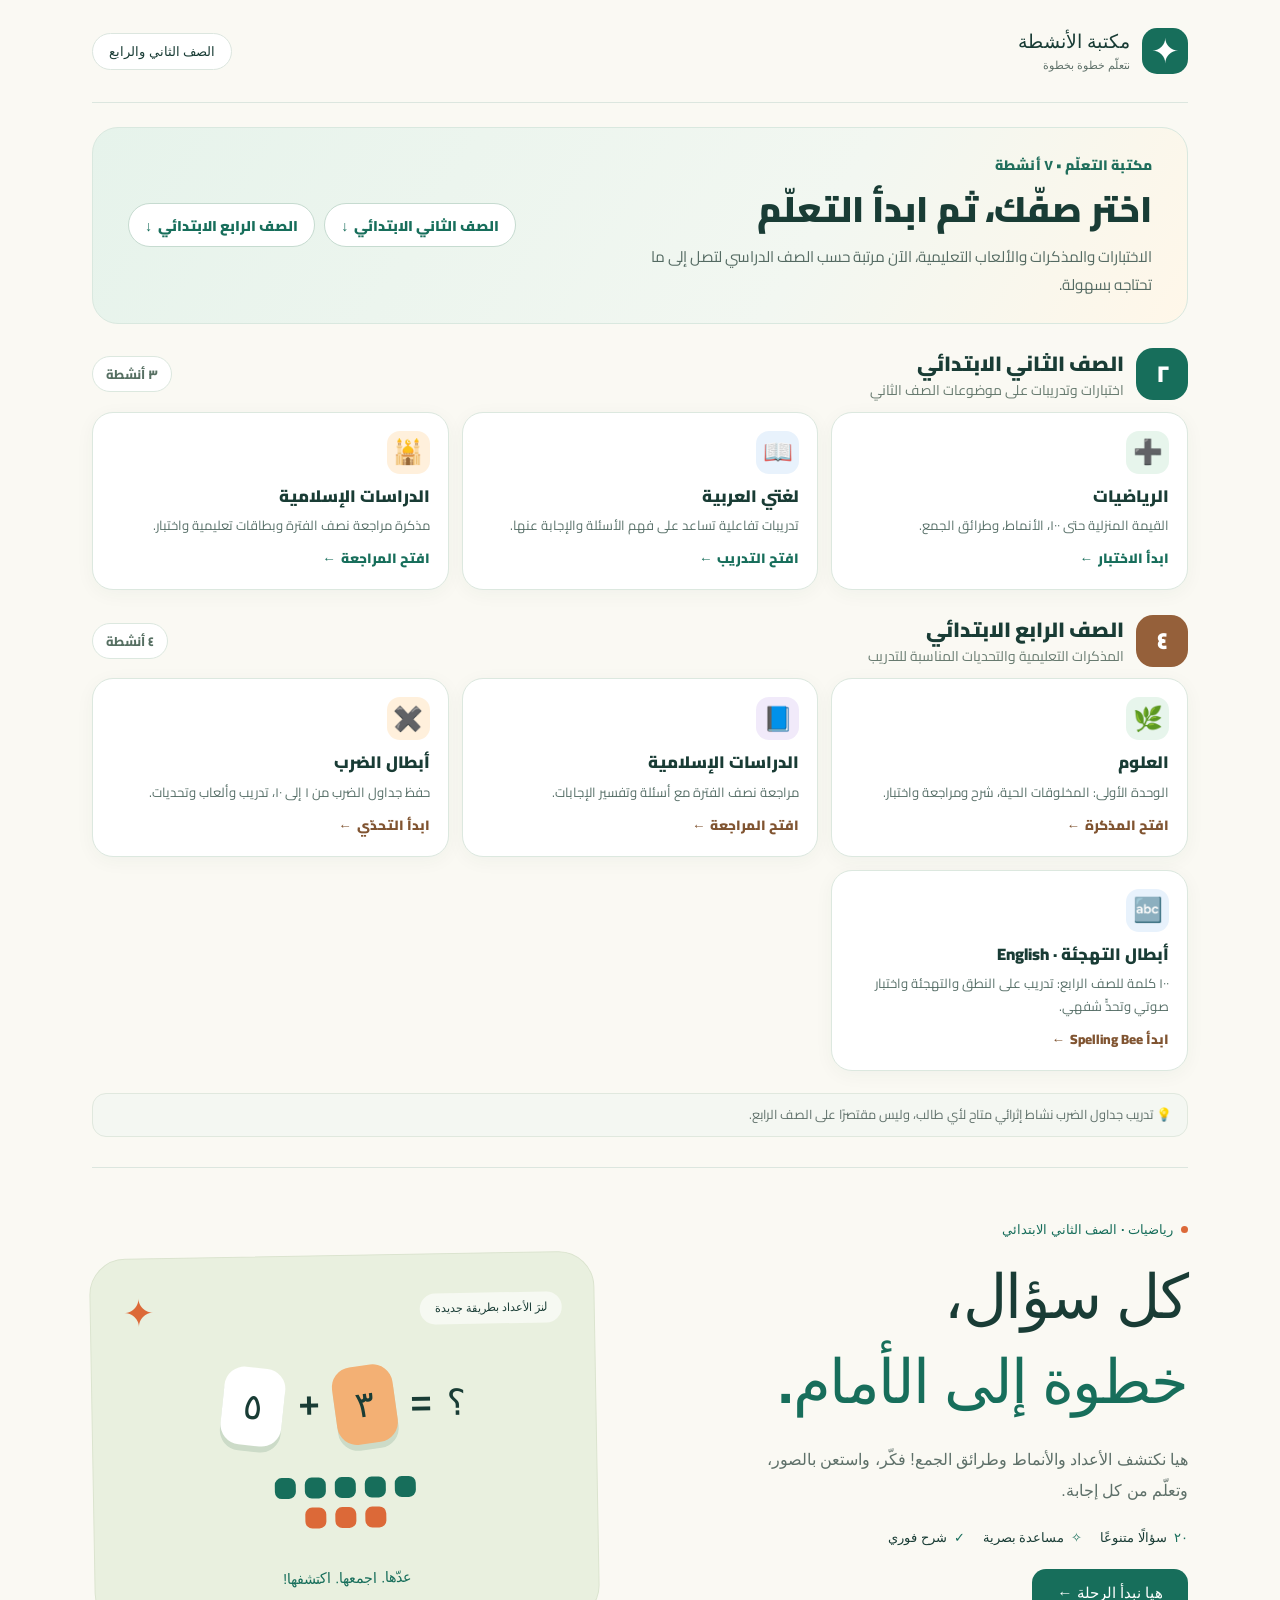
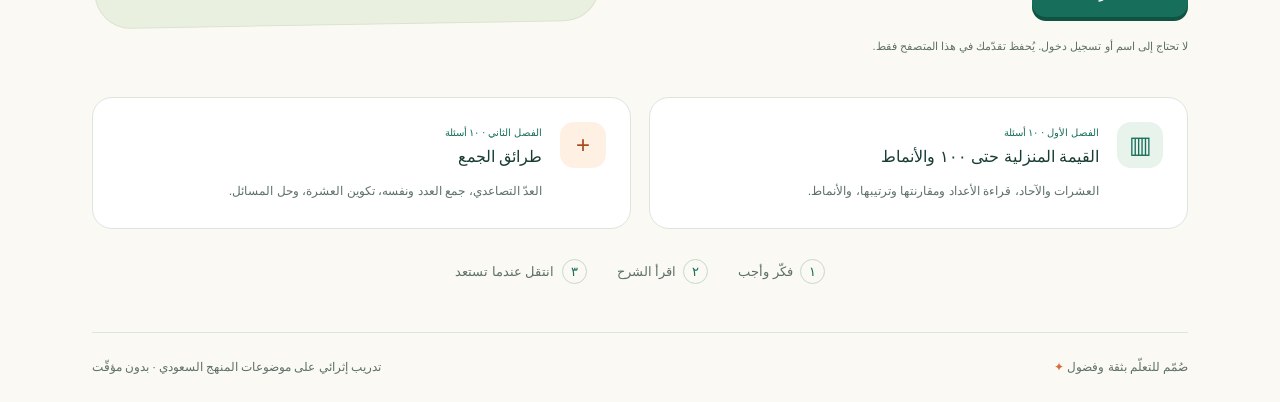
==== commit 40a1e5ec: "Link Grade 4 Spelling Bee training and audio exam from school activities homepage" ====
--- a/index.html
+++ b/index.html
@@ -4,7 +4,7 @@
   <meta charset="utf-8">
   <meta name="viewport" content="width=device-width,initial-scale=1">
   <meta name="theme-color" content="#176e5b">
-  <meta name="description" content="مكتبة تعليمية للصف الثاني والرابع الابتدائي: رياضيات، لغتي، الدراسات الإسلامية، العلوم، وتحديات جداول الضرب. اختر الصف الدراسي ثم النشاط المناسب.">
+  <meta name="description" content="مكتبة تعليمية للصف الثاني والرابع الابتدائي: رياضيات، لغتي، الدراسات الإسلامية، العلوم، التهجئة الإنجليزية، وتحديات جداول الضرب. اختر الصف الدراسي ثم النشاط المناسب.">
   <title>مكتبة الأنشطة التعليمية | الصف الثاني والرابع</title>
   <link rel="icon" href="data:image/svg+xml,%3Csvg xmlns='http://www.w3.org/2000/svg' viewBox='0 0 64 64'%3E%3Crect width='64' height='64' rx='18' fill='%23176e5b'/%3E%3Cpath d='M16 32h32M32 16v32' stroke='white' stroke-width='7' stroke-linecap='round'/%3E%3C/svg%3E">
   <link rel="preconnect" href="https://fonts.googleapis.com">
@@ -13,7 +13,7 @@
   <link rel="stylesheet" href="styles.css">
   <link rel="stylesheet" href="activities.css">
   <script defer src="questions.js"></script>
-  <script defer src="app.js"></script>
+  <script defer src="app.js?v=2"></script>
 </head>
 <body>
   <a class="skip" href="#activities">انتقل إلى الأنشطة</a>
@@ -22,7 +22,7 @@
     <nav class="activity-directory" id="activities" tabindex="-1" aria-label="الأنشطة التعليمية مرتبة حسب الصف الدراسي">
   <div class="activity-intro">
     <div>
-      <span class="activity-kicker">مكتبة التعلّم • ٦ أنشطة</span>
+      <span class="activity-kicker">مكتبة التعلّم • ٧ أنشطة</span>
       <h1>اختر صفّك، ثم ابدأ التعلّم</h1>
       <p>الاختبارات والمذكرات والألعاب التعليمية، الآن مرتبة حسب الصف الدراسي لتصل إلى ما تحتاجه بسهولة.</p>
     </div>
@@ -68,7 +68,7 @@
         <span class="activity-grade-num" aria-hidden="true">٤</span>
         <div><h2 id="grade-4-heading">الصف الرابع الابتدائي</h2><p>المذكرات التعليمية والتحديات المناسبة للتدريب</p></div>
       </div>
-      <span class="activity-count">٣ أنشطة</span>
+      <span class="activity-count">٤ أنشطة</span>
     </div>
     <div class="activity-cards">
       <a class="activity-card" href="./science-grade4/">
@@ -89,6 +89,12 @@
         <p>حفظ جداول الضرب من ١ إلى ١٠، تدريب وألعاب وتحديات.</p>
         <span class="activity-open">ابدأ التحدّي <span aria-hidden="true">←</span></span>
       </a>
+      <a class="activity-card" href="./spelling-bee-grade4/">
+        <span class="activity-icon blue" aria-hidden="true">🔤</span>
+        <h3>أبطال التهجئة · English</h3>
+        <p>١٠٠ كلمة للصف الرابع: تدريب على النطق والتهجئة واختبار صوتي وتحدٍّ شفهي.</p>
+        <span class="activity-open">ابدأ Spelling Bee <span aria-hidden="true">←</span></span>
+      </a>
     </div>
   </section>
   <p class="activity-directory-note">💡 تدريب جداول الضرب نشاط إثرائي متاح لأي طالب، وليس مقتصرًا على الصف الرابع.</p>
